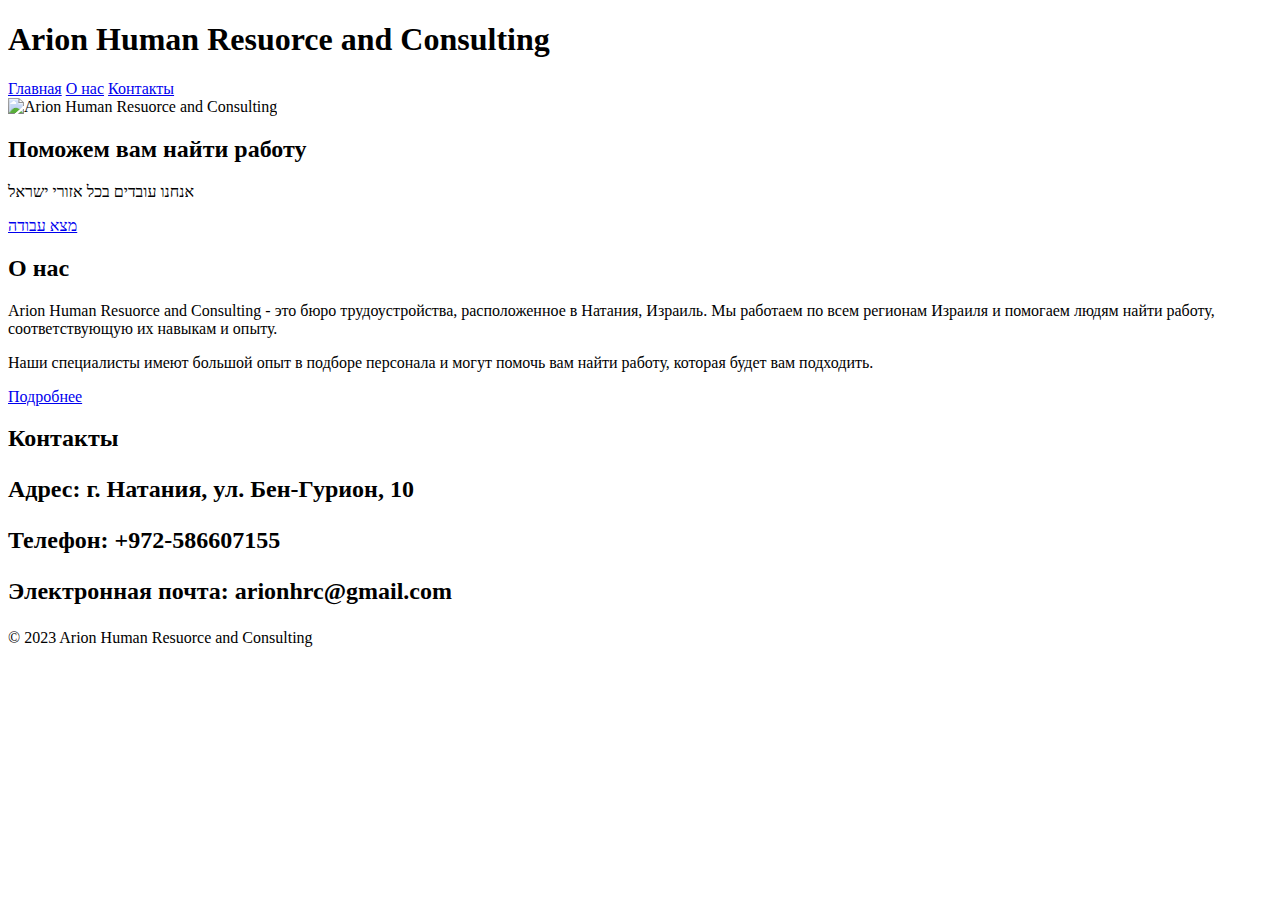
==== index.html @ 366336f0 "Update index.html" ====
<!DOCTYPE html>
<html lang="he">
<head>
  <meta charset="UTF-8">
  <meta name="viewport" content="width=device-width, initial-scale=1.0">
  <title>Arion Human Resuorce and Consulting</title>
  <link rel="stylesheet" href="style.css">
  <link rel="alternate" hreflang="ru" href="index.ru.html">
  <link rel="alternate" hreflang="en" href="index.en.html">
</head>
<body>

  <header>
    <h1>Arion Human Resuorce and Consulting</h1>
    <nav>
      <a href="#">Главная</a>
      <a href="#">О нас</a>
      <a href="#">Контакты</a>
    </nav>
  </header>

  <section class="hero">
    <img src="images/hero.jpg" alt="Arion Human Resuorce and Consulting">
    <h2>Поможем вам найти работу</h2>
    <p>אנחנו עובדים בכל אזורי ישראל</p>
    <a href="#">מצא עבודה</a>
  </section>

  <section class="about">
    <h2>О нас</h2>
    <p>Arion Human Resuorce and Consulting - это бюро трудоустройства, расположенное в Натания, Израиль. Мы работаем по всем регионам Израиля и помогаем людям найти работу, соответствующую их навыкам и опыту.</p>
    <p>Наши специалисты имеют большой опыт в подборе персонала и могут помочь вам найти работу, которая будет вам подходить.</p>
    <a href="#">Подробнее</a>
  </section>

  <section class="contacts">
    <h2>Контакты</p>
    <p>Адрес: г. Натания, ул. Бен-Гурион, 10</p>
    <p>Телефон: +972-586607155</p>
    <p>Электронная почта: arionhrc@gmail.com</p>
  </section>

  <footer>
    &copy; 2023 Arion Human Resuorce and Consulting
  </footer>

</body>
</html>
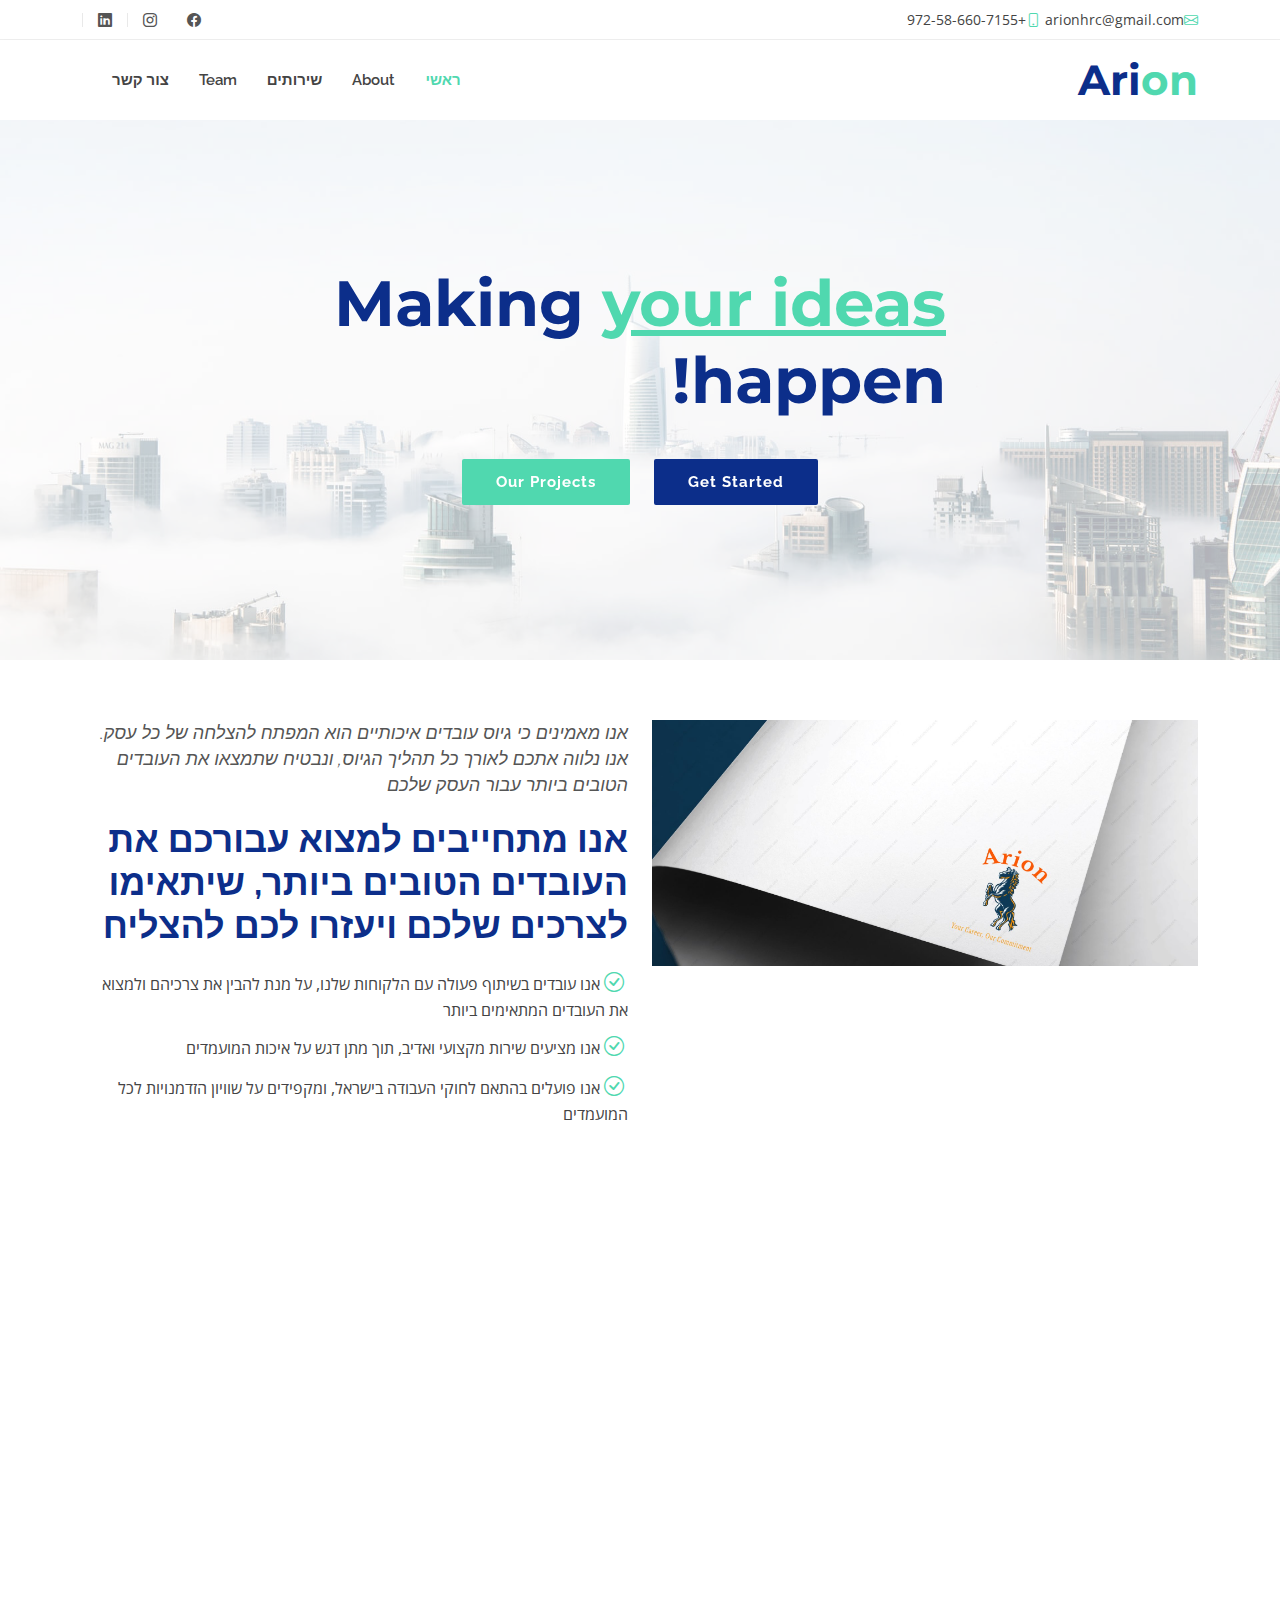
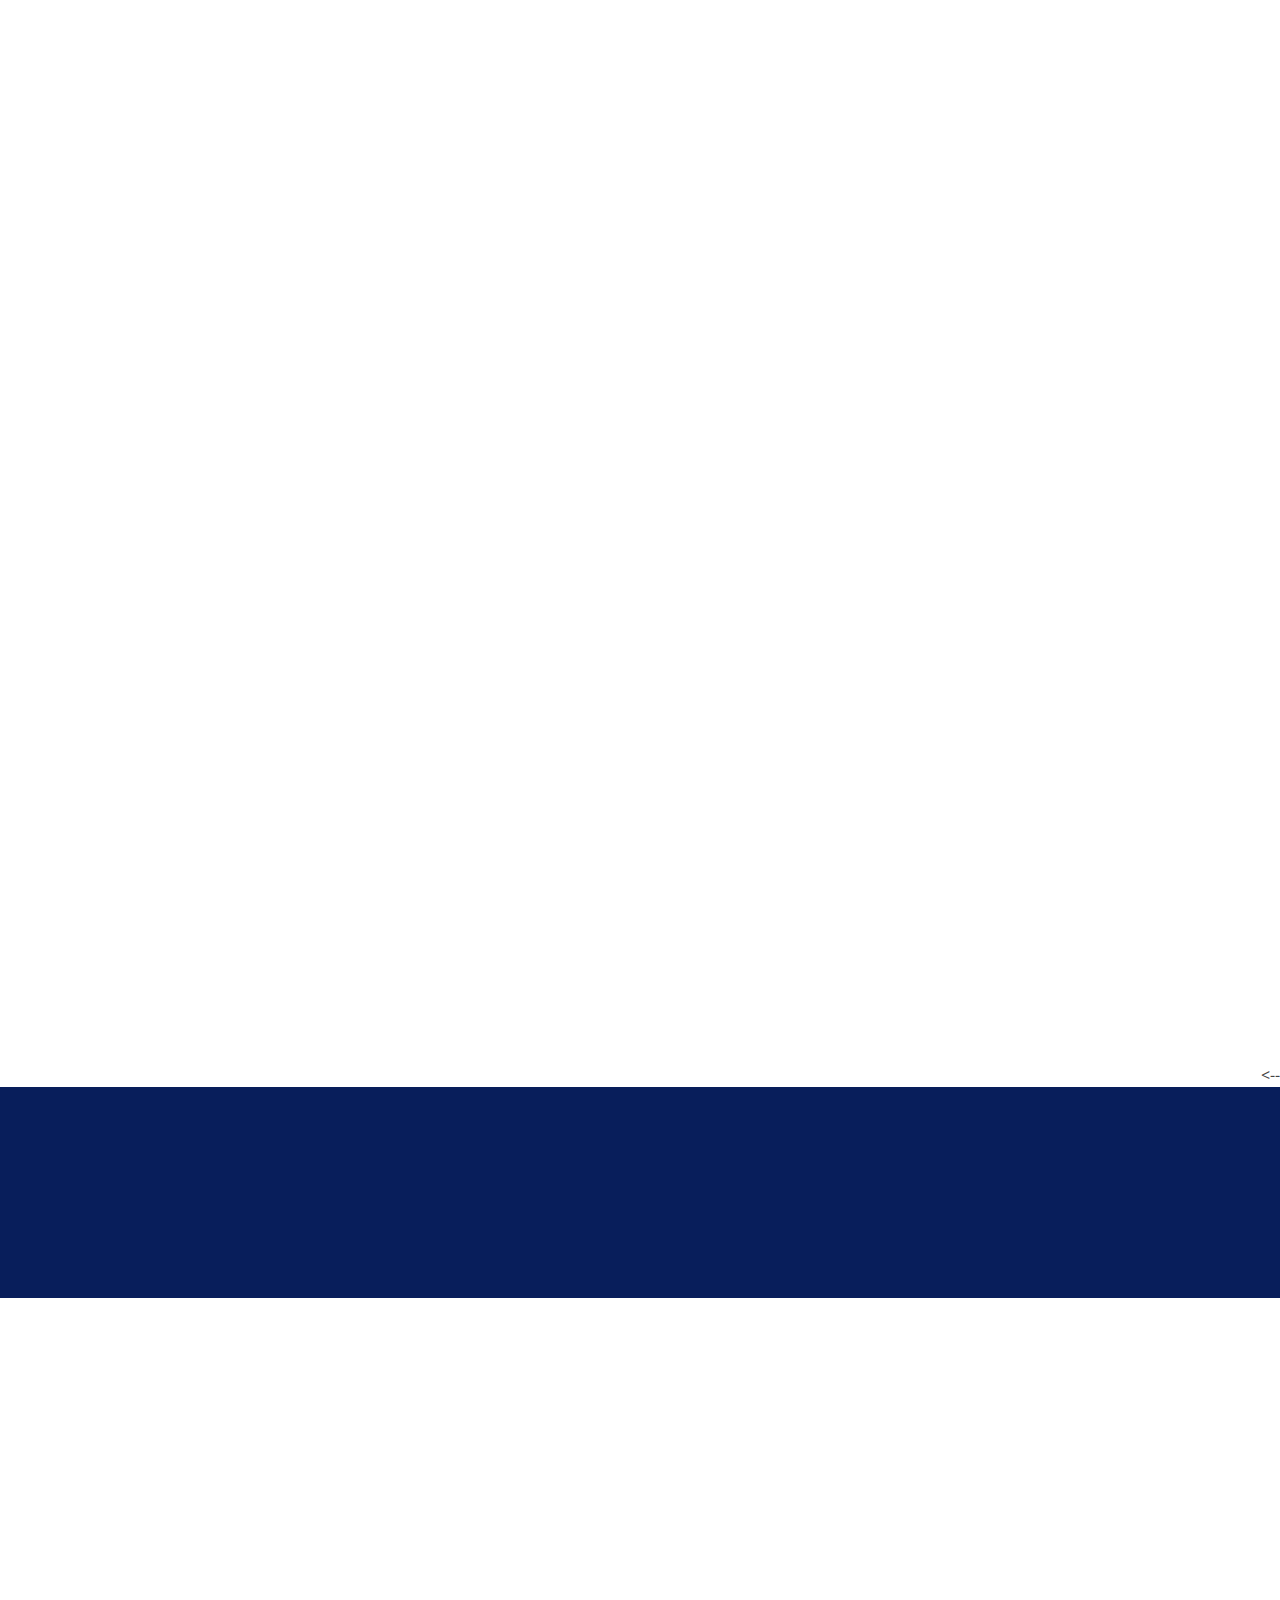
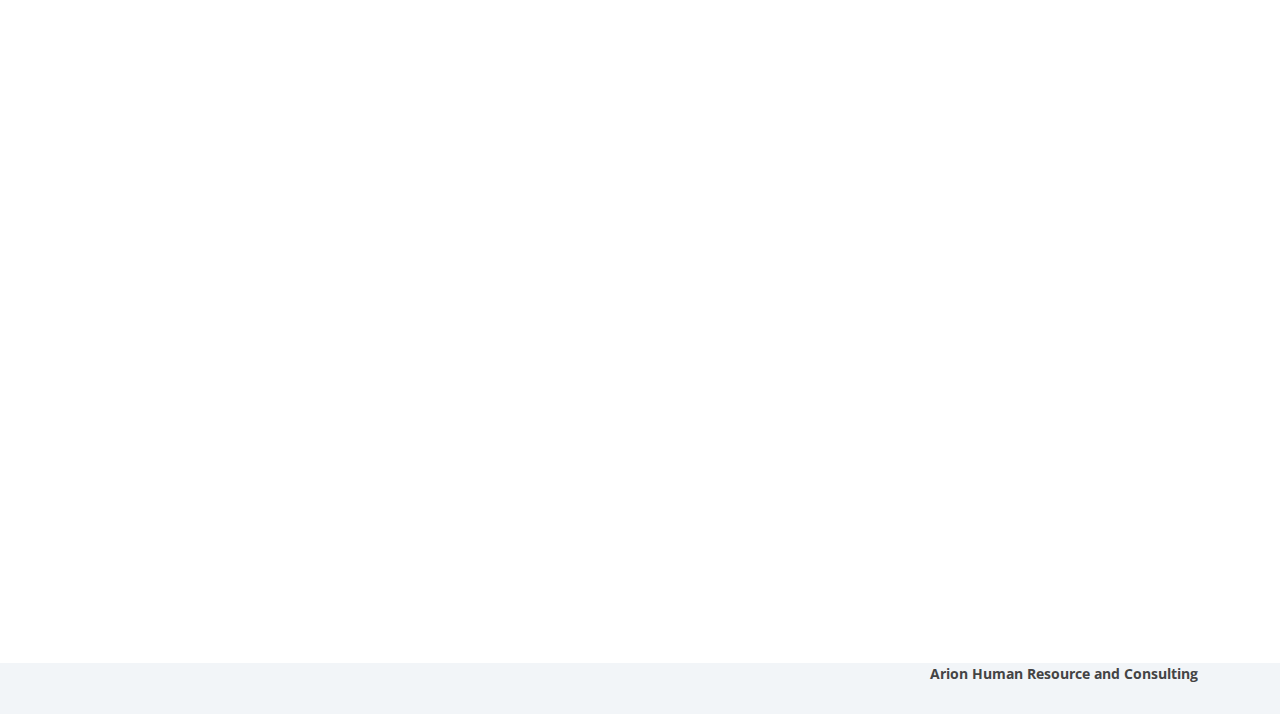
==== commit 1ead6e7f: "Reveal" ====
--- a/index.html
+++ b/index.html
@@ -1,48 +1,610 @@
 <!DOCTYPE html>
-<html lang="he">
+<html dir="ltr" lang="en">
+
 <head>
-  <meta charset="UTF-8">
-  <meta name="viewport" content="width=device-width, initial-scale=1.0">
-  <title>Arion Human Resuorce and Consulting</title>
-  <link rel="stylesheet" href="style.css">
-  <link rel="alternate" hreflang="ru" href="index.ru.html">
-  <link rel="alternate" hreflang="en" href="index.en.html">
+  <meta charset="utf-8">
+  <meta content="width=device-width, initial-scale=1.0" name="viewport">
+
+  <title>Arion Human Resource and Consulting Bootstrap Template</title>
+  <meta content="" name="description">
+  <meta content="" name="keywords">
+
+  <!-- Favicons -->
+  <link href="assets/img/favicon.png" rel="icon">
+  <link href="assets/img/apple-touch-icon.png" rel="apple-touch-icon">
+
+  <!-- Google Fonts -->
+  <link href="https://fonts.googleapis.com/css?family=Open+Sans:300,300i,400,400i,700,700i|Raleway:300,400,500,700,800|Montserrat:300,400,700" rel="stylesheet">
+
+  <!-- Vendor CSS Files -->
+  <link href="assets/vendor/aos/aos.css" rel="stylesheet">
+  <link href="assets/vendor/bootstrap/css/bootstrap.min.css" rel="stylesheet">
+  <link href="assets/vendor/bootstrap-icons/bootstrap-icons.css" rel="stylesheet">
+  <link href="assets/vendor/boxicons/css/boxicons.min.css" rel="stylesheet">
+  <link href="assets/vendor/glightbox/css/glightbox.min.css" rel="stylesheet">
+  <link href="assets/vendor/swiper/swiper-bundle.min.css" rel="stylesheet">
+
+  <!-- Template Main CSS File -->
+  <link href="assets/css/style.css" rel="stylesheet">
+
+  <!-- =======================================================
+  * Template Name: Reveal
+  * Updated: Sep 18 2023 with Bootstrap v5.3.2
+  * Template URL: https://bootstrapmade.com/reveal-bootstrap-corporate-template/
+  * Author: BootstrapMade.com
+  * License: https://bootstrapmade.com/license/
+  ======================================================== -->
 </head>
+
 <body>
 
-  <header>
-    <h1>Arion Human Resuorce and Consulting</h1>
-    <nav>
-      <a href="#">Главная</a>
-      <a href="#">О нас</a>
-      <a href="#">Контакты</a>
-    </nav>
-  </header>
-
-  <section class="hero">
-    <img src="images/hero.jpg" alt="Arion Human Resuorce and Consulting">
-    <h2>Поможем вам найти работу</h2>
-    <p>אנחנו עובדים בכל אזורי ישראל</p>
-    <a href="#">מצא עבודה</a>
-  </section>
-
-  <section class="about">
-    <h2>О нас</h2>
-    <p>Arion Human Resuorce and Consulting - это бюро трудоустройства, расположенное в Натания, Израиль. Мы работаем по всем регионам Израиля и помогаем людям найти работу, соответствующую их навыкам и опыту.</p>
-    <p>Наши специалисты имеют большой опыт в подборе персонала и могут помочь вам найти работу, которая будет вам подходить.</p>
-    <a href="#">Подробнее</a>
-  </section>
-
-  <section class="contacts">
-    <h2>Контакты</p>
-    <p>Адрес: г. Натания, ул. Бен-Гурион, 10</p>
-    <p>Телефон: +972-586607155</p>
-    <p>Электронная почта: arionhrc@gmail.com</p>
-  </section>
-
-  <footer>
-    &copy; 2023 Arion Human Resuorce and Consulting
+  <!-- ======= Top Bar ======= -->
+  <section id="topbar" class="d-flex align-items-center">
+    <div class="container d-flex justify-content-center justify-content-md-between">
+      <div class="contact-info d-flex align-items-center">
+        <i class="bi bi-envelope d-flex align-items-center"><a href="mailto:arionhrc@gmail.com">arionhrc@gmail.com</a></i>
+        <i class="bi bi-phone d-flex align-items-center ms-4"><span>+972-58-660-7155</span></i>
+      </div>
+      <div class="social-links d-none d-md-flex align-items-center">
+        <a href="https://www.facebook.com/profile.php?id=61551286990704" target="_blank" class="facebook"><i class="bi bi-facebook"></i></a>
+        <a href="https://www.instagram.com/arionhrandconsulting/" target="_blank" class="instagram"><i class="bi bi-instagram"></i></a>
+        <a href="https://www.linkedin.com/in/arion-hr-295458298/" target="_blank" class="linkedin"><i class="bi bi-linkedin"></i></i></a>
+      </div>
+    </div>
+  </section><!-- End Top Bar-->
+
+  <!-- ======= Header ======= -->
+  <header id="header" class="d-flex align-items-center">
+    <div class="container d-flex justify-content-between">
+
+      <div id="logo">
+        <h1><a href="index.html">Ari<span>on</span></a></h1>
+        <!-- Uncomment below if you prefer to use an image logo -->
+        <!-- <a href="index.html"><img src="assets/img/logo.png" alt=""></a>-->
+      </div>
+
+      <nav id="navbar" class="navbar">
+        <ul>
+          <li><a class="nav-link scrollto active" href="#hero">ראשי</a></li>
+          <li><a class="nav-link scrollto" href="#about">About</a></li>
+          <li><a class="nav-link scrollto" href="#services">שירותים</a></li>
+          <!-- <li><a class="nav-link scrollto " href="#portfolio">Portfolio</a></li> -->
+          <li><a class="nav-link scrollto" href="#team">Team</a></li>
+          <!-- <li class="dropdown"><a href="#"><span>Drop Down</span> <i class="bi bi-chevron-down"></i></a>
+            <ul>
+              <li><a href="#">Drop Down 1</a></li>
+              <li class="dropdown"><a href="#"><span>Deep Drop Down</span> <i class="bi bi-chevron-right"></i></a>
+                <ul>
+                  <li><a href="#">Deep Drop Down 1</a></li>
+                  <li><a href="#">Deep Drop Down 2</a></li>
+                  <li><a href="#">Deep Drop Down 3</a></li>
+                  <li><a href="#">Deep Drop Down 4</a></li>
+                  <li><a href="#">Deep Drop Down 5</a></li>
+                </ul>
+              </li>
+              <li><a href="#">Drop Down 2</a></li>
+              <li><a href="#">Drop Down 3</a></li>
+              <li><a href="#">Drop Down 4</a></li>
+            </ul>
+          </li> -->
+          <li><a class="nav-link scrollto" href="#contact">צור קשר</a></li>
+        </ul>
+        <i class="bi bi-list mobile-nav-toggle"></i>
+      </nav><!-- .navbar -->
+
+    </div>
+  </header><!-- End Header -->
+
+  <!-- ======= hero Section ======= -->
+  <section id="hero">
+
+    <div class="hero-content" data-aos="fade-up">
+      <h2>Making <span>your ideas</span><br>happen!</h2>
+      <div>
+        <a href="#about" class="btn-get-started scrollto">Get Started</a>
+        <a href="#portfolio" class="btn-projects scrollto">Our Projects</a>
+      </div>
+    </div>
+
+    <div class="hero-slider swiper">
+      <div class="swiper-wrapper">
+        <div class="swiper-slide" style="background-image: url('assets/img/hero-carousel/1.jpg');"></div>
+        <div class="swiper-slide" style="background-image: url('assets/img/hero-carousel/2.jpg');"></div>
+        <div class="swiper-slide" style="background-image: url('assets/img/hero-carousel/3.jpg');"></div>
+        <div class="swiper-slide" style="background-image: url('assets/img/hero-carousel/4.jpg');"></div>
+        <div class="swiper-slide" style="background-image: url('assets/img/hero-carousel/5.jpg');"></div>
+      </div>
+    </div>
+
+  </section><!-- End Hero Section -->
+
+  <main id="main">
+
+    <!-- ======= About Section ======= -->
+    <section id="about">
+      <div class="container" data-aos="fade-up">
+        <div class="row">
+          <div class="col-lg-6 about-img">
+            <img src="assets/img/about-img.jpg" alt="">
+          </div>
+
+          <div class="col-lg-6 content">
+            <h3>אנו מאמינים כי גיוס עובדים איכותיים הוא המפתח להצלחה של כל עסק. אנו נלווה אתכם לאורך כל תהליך הגיוס, ונבטיח שתמצאו את העובדים הטובים ביותר עבור העסק שלכם</h3>
+            <h2>אנו מתחייבים למצוא עבורכם את העובדים הטובים ביותר, שיתאימו לצרכים שלכם ויעזרו לכם להצליח</h2>
+
+            <ul>
+              <li><i class="bi bi-check-circle"></i> אנו עובדים בשיתוף פעולה עם הלקוחות שלנו, על מנת להבין את צרכיהם ולמצוא את העובדים המתאימים ביותר</li>
+              <li><i class="bi bi-check-circle"></i> אנו מציעים שירות מקצועי ואדיב, תוך מתן דגש על איכות המועמדים</li>
+              <li><i class="bi bi-check-circle"></i> אנו פועלים בהתאם לחוקי העבודה בישראל, ומקפידים על שוויון הזדמנויות לכל המועמדים</li>
+            </ul>
+
+          </div>
+        </div>
+
+      </div>
+    </section><!-- End About Section -->
+
+    <!-- ======= Services Section ======= -->
+    <section id="services">
+      <div class="container" data-aos="fade-up">
+        <div class="section-header">
+          <h2>שירותים</h2>
+          <p>Sed tamen tempor magna labore dolore dolor sint tempor duis magna elit veniam aliqua esse amet veniam enim export quid quid veniam aliqua eram noster malis nulla duis fugiat culpa esse aute nulla ipsum velit export irure minim illum fore</p>
+        </div>
+
+        <div class="row gy-4">
+
+          <div class="col-lg-6" data-aos="fade-up" data-aos-delay="100">
+            <div class="box">
+              <div class="icon"><i class="bi bi-briefcase"></i></div>
+              <h4 class="title"><a href="">גיוס ואיתור עובדים</a></h4>
+              <p class="description">משרדנו מתמחה בגיוס עובדים איכותיים לעסקים בכל סדר גודל. אנו מעסיקים צוות מומחים בעל ניסיון רב בתחום, המכיר את שוק העבודה הישראלי היטב.
+                אנו מתחייבים למצוא עבורכם את העובדים הטובים ביותר, שיתאימו לצרכים שלכם ויעזרו לכם להצליח.
+
+              </p>
+            </div>
+          </div>
+
+          <div class="col-lg-6" data-aos="fade-up" data-aos-delay="200">
+            <div class="box">
+              <div class="icon"><i class="bi bi-card-checklist"></i></div>
+              <h4 class="title"><a href="">הסמת עובדים</a></h4>
+              <p class="description">Minim veniam, quis nostrud exercitation ullamco laboris nisi ut aliquip ex ea commodo consequat tarad limino ata nodera clas.</p>
+            </div>
+          </div>
+
+          <div class="col-lg-6" data-aos="fade-up" data-aos-delay="300">
+            <div class="box">
+              <div class="icon"><i class="bi bi-bar-chart"></i></div>
+              <h4 class="title"><a href="">משבי אנוש</a></h4>
+              <p class="description">Duis aute irure dolor in reprehenderit in voluptate velit esse cillum dolore eu fugiat nulla pariatur trinige zareta lobur trade.</p>
+            </div>
+          </div>
+
+          <div class="col-lg-6" data-aos="fade-up" data-aos-delay="400">
+            <div class="box">
+              <div class="icon"><i class="bi bi-binoculars"></i></div>
+              <h4 class="title"><a href="">נקיון מיבנים</a></h4>
+              <p class="description">נקיון מיבנים היא שירות המעניק שירותי ניקיון מקצועיים לבניינים משותפים, בנייני משרדים, וילות פרטיות ועוד. השירות כולל ניקוי יסודי של כל אזורי הבניין
+                חצרות: ניקוי משטחים, דשא, עצים וצמחים, וטיפול בלכלוך ובאשפה.
+                מעליות: ניקוי פנימי וחיצוני, כולל החלפת מסננים.
+                חדרי מדרגות: ניקוי רצפות, קירות, מעקות ודלתות.
+                חדרי אשפה: ניקוי יסודי של חדרי אשפה, כולל הסרת לכלוך, ריח וזבל.
+                שטחים משותפים: ניקוי חללים משותפים, כגון אזורי אירוח, חדרי כושר וחדרי כביסה.
+                <h6>השירות ניתן על ידי צוות מקצועי ומנוסה, המשתמש בחומרי ניקיון איכותיים ובציוד מתקדם. השירות ניתן בהתאמה אישית לצרכים של הלקוח, וניתן לשלב בו גם שירותים נוספים, כגון:</h6>
+
+                <ul>
+                  <li><i class="bi bi-check-circle"></i> ניקוי חלונות: ניקוי חלונות פנים וחוץ, כולל החלפת וילונות</li>
+                  <li><i class="bi bi-check-circle"></i> ניקוי שטיחים: ניקוי שטיחים במקום או במפעל</li>
+                  <li><i class="bi bi-check-circle"></i> ניקוי ריהוט: ניקוי ריהוט מעור, עץ, ועוד</li>
+                </ul>
+
+
+              </p>
+            </div>
+          </div>
+
+        </div>
+
+      </div>
+    </section><!-- End Services Section -->
+
+    <!-- ======= Clients Section ======= -->
+
+    <!-- <section id="clients">
+      <div class="container" data-aos="fade-up">
+        <div class="section-header">
+          <h2>Clients</h2>
+          <p>Sed tamen tempor magna labore dolore dolor sint tempor duis magna elit veniam aliqua esse amet veniam enim export quid quid veniam aliqua eram noster malis nulla duis fugiat culpa esse aute nulla ipsum velit export irure minim illum fore</p>
+        </div>
+
+        <div class="clients-slider swiper" data-aos="fade-up" data-aos-delay="100">
+          <div class="swiper-wrapper align-items-center">
+            <div class="swiper-slide"><img src="assets/img/clients/client-1.png" class="img-fluid" alt=""></div>
+            <div class="swiper-slide"><img src="assets/img/clients/client-2.png" class="img-fluid" alt=""></div>
+            <div class="swiper-slide"><img src="assets/img/clients/client-3.png" class="img-fluid" alt=""></div>
+            <div class="swiper-slide"><img src="assets/img/clients/client-4.png" class="img-fluid" alt=""></div>
+            <div class="swiper-slide"><img src="assets/img/clients/client-5.png" class="img-fluid" alt=""></div>
+            <div class="swiper-slide"><img src="assets/img/clients/client-6.png" class="img-fluid" alt=""></div>
+            <div class="swiper-slide"><img src="assets/img/clients/client-7.png" class="img-fluid" alt=""></div>
+            <div class="swiper-slide"><img src="assets/img/clients/client-8.png" class="img-fluid" alt=""></div>
+          </div>
+          <div class="swiper-pagination"></div>
+        </div>
+
+      </div>
+    </section> -->
+    <!-- End Clients Section -->
+
+    <!-- ======= Portfolio Section ======= -->
+    <!-- <section id="portfolio" class="portfolio">
+      <div class="container" data-aos="fade-up">
+        <div class="section-header">
+          <h2>Our Portfolio</h2>
+          <p>Sed tamen tempor magna labore dolore dolor sint tempor duis magna elit veniam aliqua esse amet veniam enim export quid quid veniam aliqua eram noster malis nulla duis fugiat culpa esse aute nulla ipsum velit export irure minim illum fore</p>
+        </div>
+
+        <div class="row" data-aos="fade-up" data-aos-delay="100">
+          <div class="col-lg-12 d-flex justify-content-center">
+            <ul id="portfolio-flters">
+              <li data-filter="*" class="filter-active">All</li>
+              <li data-filter=".filter-app">App</li>
+              <li data-filter=".filter-card">Card</li>
+              <li data-filter=".filter-web">Web</li>
+            </ul>
+          </div>
+        </div>
+
+        <div class="row portfolio-container" data-aos="fade-up" data-aos-delay="200">
+
+          <div class="col-lg-4 col-md-6 portfolio-item filter-app">
+            <img src="assets/img/portfolio/portfolio-1.jpg" class="img-fluid" alt="">
+            <div class="portfolio-info">
+              <h4>App 1</h4>
+              <p>App</p>
+              <a href="assets/img/portfolio/portfolio-1.jpg" data-gallery="portfolioGallery" class="portfolio-lightbox preview-link" title="App 1"><i class="bx bx-plus"></i></a>
+              <a href="portfolio-details.html" class="details-link" title="More Details"><i class="bx bx-link"></i></a>
+            </div>
+          </div>
+
+          <div class="col-lg-4 col-md-6 portfolio-item filter-web">
+            <img src="assets/img/portfolio/portfolio-2.jpg" class="img-fluid" alt="">
+            <div class="portfolio-info">
+              <h4>Web 3</h4>
+              <p>Web</p>
+              <a href="assets/img/portfolio/portfolio-2.jpg" data-gallery="portfolioGallery" class="portfolio-lightbox preview-link" title="Web 3"><i class="bx bx-plus"></i></a>
+              <a href="portfolio-details.html" class="details-link" title="More Details"><i class="bx bx-link"></i></a>
+            </div>
+          </div>
+
+          <div class="col-lg-4 col-md-6 portfolio-item filter-app">
+            <img src="assets/img/portfolio/portfolio-3.jpg" class="img-fluid" alt="">
+            <div class="portfolio-info">
+              <h4>App 2</h4>
+              <p>App</p>
+              <a href="assets/img/portfolio/portfolio-3.jpg" data-gallery="portfolioGallery" class="portfolio-lightbox preview-link" title="App 2"><i class="bx bx-plus"></i></a>
+              <a href="portfolio-details.html" class="details-link" title="More Details"><i class="bx bx-link"></i></a>
+            </div>
+          </div>
+
+          <div class="col-lg-4 col-md-6 portfolio-item filter-card">
+            <img src="assets/img/portfolio/portfolio-4.jpg" class="img-fluid" alt="">
+            <div class="portfolio-info">
+              <h4>Card 2</h4>
+              <p>Card</p>
+              <a href="assets/img/portfolio/portfolio-4.jpg" data-gallery="portfolioGallery" class="portfolio-lightbox preview-link" title="Card 2"><i class="bx bx-plus"></i></a>
+              <a href="portfolio-details.html" class="details-link" title="More Details"><i class="bx bx-link"></i></a>
+            </div>
+          </div>
+
+          <div class="col-lg-4 col-md-6 portfolio-item filter-web">
+            <img src="assets/img/portfolio/portfolio-5.jpg" class="img-fluid" alt="">
+            <div class="portfolio-info">
+              <h4>Web 2</h4>
+              <p>Web</p>
+              <a href="assets/img/portfolio/portfolio-5.jpg" data-gallery="portfolioGallery" class="portfolio-lightbox preview-link" title="Web 2"><i class="bx bx-plus"></i></a>
+              <a href="portfolio-details.html" class="details-link" title="More Details"><i class="bx bx-link"></i></a>
+            </div>
+          </div>
+
+          <div class="col-lg-4 col-md-6 portfolio-item filter-app">
+            <img src="assets/img/portfolio/portfolio-6.jpg" class="img-fluid" alt="">
+            <div class="portfolio-info">
+              <h4>App 3</h4>
+              <p>App</p>
+              <a href="assets/img/portfolio/portfolio-6.jpg" data-gallery="portfolioGallery" class="portfolio-lightbox preview-link" title="App 3"><i class="bx bx-plus"></i></a>
+              <a href="portfolio-details.html" class="details-link" title="More Details"><i class="bx bx-link"></i></a>
+            </div>
+          </div>
+
+          <div class="col-lg-4 col-md-6 portfolio-item filter-card">
+            <img src="assets/img/portfolio/portfolio-7.jpg" class="img-fluid" alt="">
+            <div class="portfolio-info">
+              <h4>Card 1</h4>
+              <p>Card</p>
+              <a href="assets/img/portfolio/portfolio-7.jpg" data-gallery="portfolioGallery" class="portfolio-lightbox preview-link" title="Card 1"><i class="bx bx-plus"></i></a>
+              <a href="portfolio-details.html" class="details-link" title="More Details"><i class="bx bx-link"></i></a>
+            </div>
+          </div>
+
+          <div class="col-lg-4 col-md-6 portfolio-item filter-card">
+            <img src="assets/img/portfolio/portfolio-8.jpg" class="img-fluid" alt="">
+            <div class="portfolio-info">
+              <h4>Card 3</h4>
+              <p>Card</p>
+              <a href="assets/img/portfolio/portfolio-8.jpg" data-gallery="portfolioGallery" class="portfolio-lightbox preview-link" title="Card 3"><i class="bx bx-plus"></i></a>
+              <a href="portfolio-details.html" class="details-link" title="More Details"><i class="bx bx-link"></i></a>
+            </div>
+          </div>
+
+          <div class="col-lg-4 col-md-6 portfolio-item filter-web">
+            <img src="assets/img/portfolio/portfolio-9.jpg" class="img-fluid" alt="">
+            <div class="portfolio-info">
+              <h4>Web 3</h4>
+              <p>Web</p>
+              <a href="assets/img/portfolio/portfolio-9.jpg" data-gallery="portfolioGallery" class="portfolio-lightbox preview-link" title="Web 3"><i class="bx bx-plus"></i></a>
+              <a href="portfolio-details.html" class="details-link" title="More Details"><i class="bx bx-link"></i></a>
+            </div>
+          </div>
+
+        </div>
+
+      </div>
+    </section> -->
+    <!-- End Portfolio Section -->
+
+    <!-- ======= Testimonials Section ======= -->
+    <section id="testimonials">
+      <div class="container" data-aos="fade-up">
+        <div class="section-header">
+          <h2>Testimonials</h2>
+          <p>Sed tamen tempor magna labore dolore dolor sint tempor duis magna elit veniam aliqua esse amet veniam enim export quid quid veniam aliqua eram noster malis nulla duis fugiat culpa esse aute nulla ipsum velit export irure minim illum fore</p>
+        </div>
+
+        <div class="testimonials-slider swiper" data-aos="fade-up" data-aos-delay="100">
+          <div class="swiper-wrapper">
+
+            <div class="swiper-slide">
+              <div class="testimonial-item">
+                <p>
+                  <img src="assets/img/quote-sign-left.png" class="quote-sign-left" alt="">
+                  פרסום משרות באתרים המובילים בישראל
+                  <img src="assets/img/quote-sign-right.png" class="quote-sign-right" alt="">
+                </p>
+              </div>
+            </div>
+
+            <div class="swiper-slide">
+              <div class="testimonial-item">
+                <p>
+                  <img src="assets/img/quote-sign-left.png" class="quote-sign-left" alt="">
+                  ניהול תהליך המיון והאבחון של המועמדים
+                  <img src="assets/img/quote-sign-right.png" class="quote-sign-right" alt="">
+                </p>
+              </div>
+            </div><!-- End testimonial item -->
+
+            <div class="swiper-slide">
+              <div class="testimonial-item">
+                <p>
+                  <img src="assets/img/quote-sign-left.png" class="quote-sign-left" alt="">
+                  ביצוע ראיונות אישיים
+                  <img src="assets/img/quote-sign-right.png" class="quote-sign-right" alt="">
+                </p>
+              </div>
+            </div><!-- End testimonial item -->
+
+            <div class="swiper-slide">
+              <div class="testimonial-item">
+                <p>
+                  <img src="assets/img/quote-sign-left.png" class="quote-sign-left" alt="">
+                  בדיקות ממליצים
+                  <img src="assets/img/quote-sign-right.png" class="quote-sign-right" alt="">
+                </p>
+              </div>
+            </div><!-- End testimonial item -->
+
+            <div class="swiper-slide">
+              <div class="testimonial-item">
+                <p>
+                  <img src="assets/img/quote-sign-left.png" class="quote-sign-left" alt="">
+                  ליווי המועמדים עד לכניסתם לתפקיד
+                  <img src="assets/img/quote-sign-right.png" class="quote-sign-right" alt="">
+                </p>
+              </div>
+            </div><!-- End testimonial item -->
+
+          </div>
+          <div class="swiper-pagination"></div>
+        </div>
+
+      </div>
+    </section> -->
+    <!-- End Testimonials Section -->
+
+    <!-- ======= Call To Action Section ======= -->
+    <section id="call-to-action">
+      <div class="container" data-aos="zoom-out">
+        <div class="row">
+          <div class="col-lg-9 text-center text-lg-start">
+            <h3 class="cta-title">Call To Action</h3>
+            <p class="cta-text"> Duis aute irure dolor in reprehenderit in voluptate velit esse cillum dolore eu fugiat nulla pariatur. Excepteur sint occaecat cupidatat non proident, sunt in culpa qui officia deserunt mollit anim id est laborum.</p>
+          </div>
+          <div class="col-lg-3 cta-btn-container text-center">
+            <a class="cta-btn align-middle" href="#">Call To Action</a>
+          </div>
+        </div>
+      </div>
+    </section><!-- End Call To Action Section -->
+
+    <!-- ======= Team Section ======= -->
+    <section id="team">
+      <div class="container" data-aos="fade-up">
+        <div class="section-header">
+          <h2>Our Team</h2>
+        </div>
+        <div class="row">
+          <div class="col-lg-3 col-md-6">
+            <div class="member">
+              <div class="pic"><img src="assets/img/team-2.jpg" alt=""></div>
+              <div class="details">
+                <h4>Milena</h4>
+                <span>Chief Executive Officer</span>
+                <div class="social">
+                  <a href=""><i class="bi bi-facebook"></i></a>
+                  <a href=""><i class="bi bi-instagram"></i></a>
+                  <a href=""><i class="bi bi-linkedin"></i></a>
+                </div>
+              </div>
+            </div>
+          </div>
+
+          <div class="col-lg-3 col-md-6">
+            <div class="member">
+              <div class="pic"><img src="assets/img/team-4.jpg" alt=""></div>
+              <div class="details">
+                <h4>Natalia</h4>
+                <span>Product Manager</span>
+                <div class="social">
+                  <a href=""><i class="bi bi-facebook"></i></a>
+                  <a href=""><i class="bi bi-instagram"></i></a>
+                  <a href=""><i class="bi bi-linkedin"></i></a>
+                </div>
+              </div>
+            </div>
+          </div>
+
+          <!-- <div class="col-lg-3 col-md-6">
+            <div class="member">
+              <div class="pic"><img src="assets/img/team-3.jpg" alt=""></div>
+              <div class="details">
+                <h4>William Anderson</h4>
+                <span>CTO</span>
+                <div class="social">
+                  <a href=""><i class="bi bi-facebook"></i></a>
+                  <a href=""><i class="bi bi-instagram"></i></a>
+                  <a href=""><i class="bi bi-linkedin"></i></a>
+                </div>
+              </div>
+            </div>
+          </div>
+
+          <div class="col-lg-3 col-md-6">
+            <div class="member">
+              <div class="pic"><img src="assets/img/team-4.jpg" alt=""></div>
+              <div class="details">
+                <h4>Amanda Jepson</h4>
+                <span>Accountant</span>
+                <div class="social">
+                  <a href=""><i class="bi bi-facebook"></i></a>
+                  <a href=""><i class="bi bi-instagram"></i></a>
+                  <a href=""><i class="bi bi-linkedin"></i></a>
+                </div>
+              </div>
+            </div>
+          </div> -->
+        </div>
+
+      </div>
+    </section><!-- End Team Section -->
+
+    <!-- ======= Contact Section ======= -->
+    <section id="contact">
+      <div class="container" data-aos="fade-up">
+        <div class="section-header">
+          <h2>Contact Us</h2>
+          <p>Sed tamen tempor magna labore dolore dolor sint tempor duis magna elit veniam aliqua esse amet veniam enim export quid quid veniam aliqua eram noster malis nulla duis fugiat culpa esse aute nulla ipsum velit export irure minim illum fore</p>
+        </div>
+
+        <div class="row contact-info">
+
+          <div class="col-md-4">
+            <div class="contact-address">
+              <i class="bi bi-geo-alt"></i>
+              <h3>Address</h3>
+              <address>Giborey Israel, Netanya 43120, Israel</address>
+            </div>
+          </div>
+
+          <div class="col-md-4">
+            <div class="contact-phone">
+              <i class="bi bi-phone"></i>
+              <h3>Phone Numbers</h3>
+              <p><a href="tel:+972586607155">+972-58-660-7155</a></p>
+              <p><a href="tel:+972587607155">+972-58-760-7155</a></p>
+
+            </div>
+          </div>
+          <div class="col-md-4">
+            <div class="contact-email">
+              <i class="bi bi-envelope"></i>
+              <h3>Email</h3>
+              <p><a href="mailto:arionhrc@gmail.com">arionhrc@gmail.com</a></p>
+            </div>
+          </div>
+
+        </div>
+      </div>
+
+      <!-- <div class="container mb-4">
+        <iframe 
+        src="https://www.google.com/maps/embed?pb=!1m18!1m12!1m3!1d22864.11283411948!2d-73.96468908098944!3d40.630720240038435!2m3!1f0!2f0!3f0!3m2!1i1024!2i768!4f13.1!3m3!1m2!1s0x89c24fa5d33f083b%3A0xc80b8f06e177fe62!2sNew+York%2C+NY%2C+USA!5e0!3m2!1sen!2sbg!4v1540447494452" width="100%" height="380" frameborder="0" style="border:0" allowfullscreen></iframe>
+      </div>
+
+      <div class="container">
+        <div class="form">
+          <form action="forms/contact.php" method="post" role="form" class="php-email-form">
+            <div class="row">
+              <div class="form-group col-md-6">
+                <input type="text" name="name" class="form-control" id="name" placeholder="Your Name" required>
+              </div>
+              <div class="form-group col-md-6 mt-3 mt-md-0">
+                <input type="email" class="form-control" name="email" id="email" placeholder="Your Email" required>
+              </div>
+            </div>
+            <div class="form-group mt-3">
+              <input type="text" class="form-control" name="subject" id="subject" placeholder="Subject" required>
+            </div>
+            <div class="form-group mt-3">
+              <textarea class="form-control" name="message" rows="5" placeholder="Message" required></textarea>
+            </div>
+
+            <div class="my-3">
+              <div class="loading">Loading</div>
+              <div class="error-message"></div>
+              <div class="sent-message">Your message has been sent. Thank you!</div>
+            </div>
+
+            <div class="text-center"><button type="submit">Send Message</button></div>
+          </form>
+        </div>
+
+      </div> -->
+    </section>
+    <!-- End Contact Section -->
+
+  </main><!-- End #main -->
+
+  <!-- Footer  -->
+  <footer id="footer">
+    <div class="container">
+         <strong>Arion Human Resource and Consulting</strong>
+    </div>
   </footer>
+  <!-- End Footer -->
+  <a href="#" class="back-to-top d-flex align-items-center justify-content-center"><i class="bi bi-arrow-up-short"></i></a>
+
+  <!-- Vendor JS Files -->
+  <script src="assets/vendor/aos/aos.js"></script>
+  <script src="assets/vendor/bootstrap/js/bootstrap.bundle.min.js"></script>
+  <script src="assets/vendor/glightbox/js/glightbox.min.js"></script>
+  <script src="assets/vendor/isotope-layout/isotope.pkgd.min.js"></script>
+  <script src="assets/vendor/swiper/swiper-bundle.min.js"></script>
+  <script src="assets/vendor/php-email-form/validate.js"></script>
+
+  <!-- Template Main JS File -->
+  <script src="assets/js/main.js"></script>
 
 </body>
-</html>
+
+</html>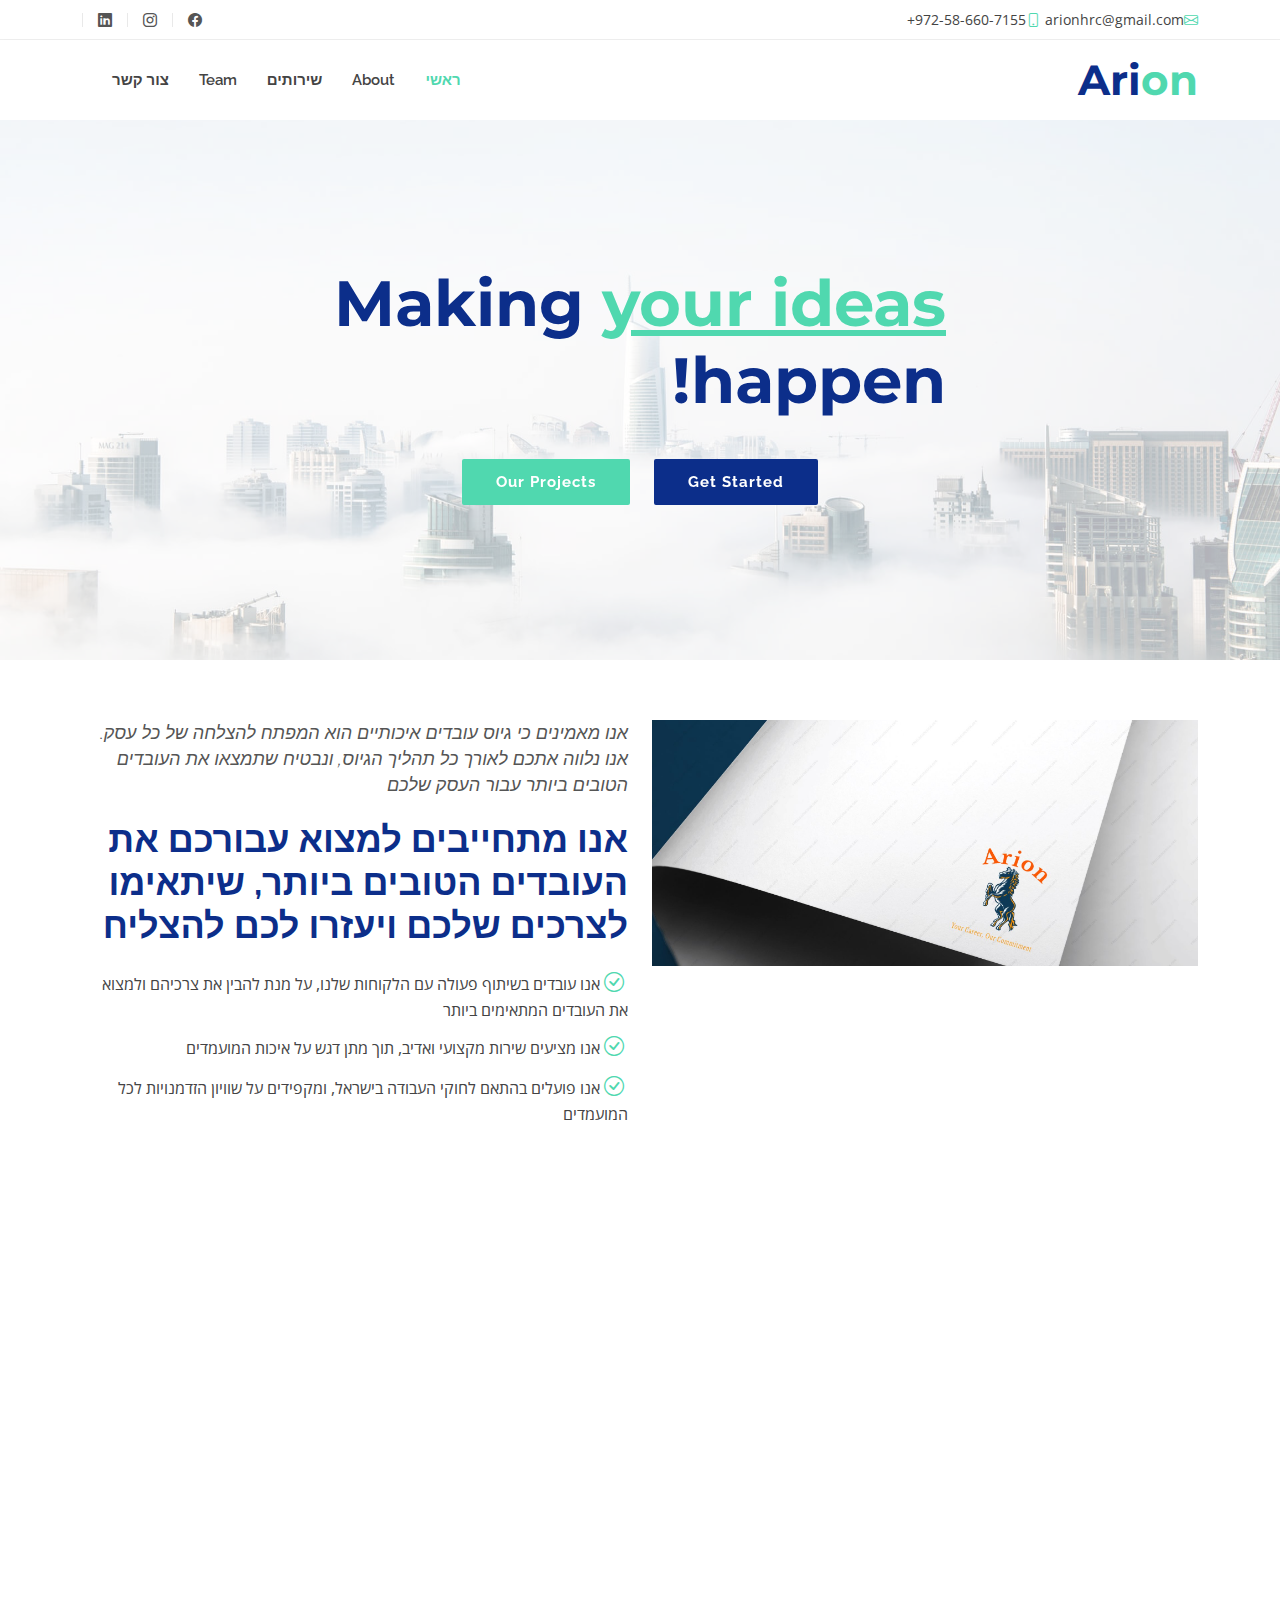
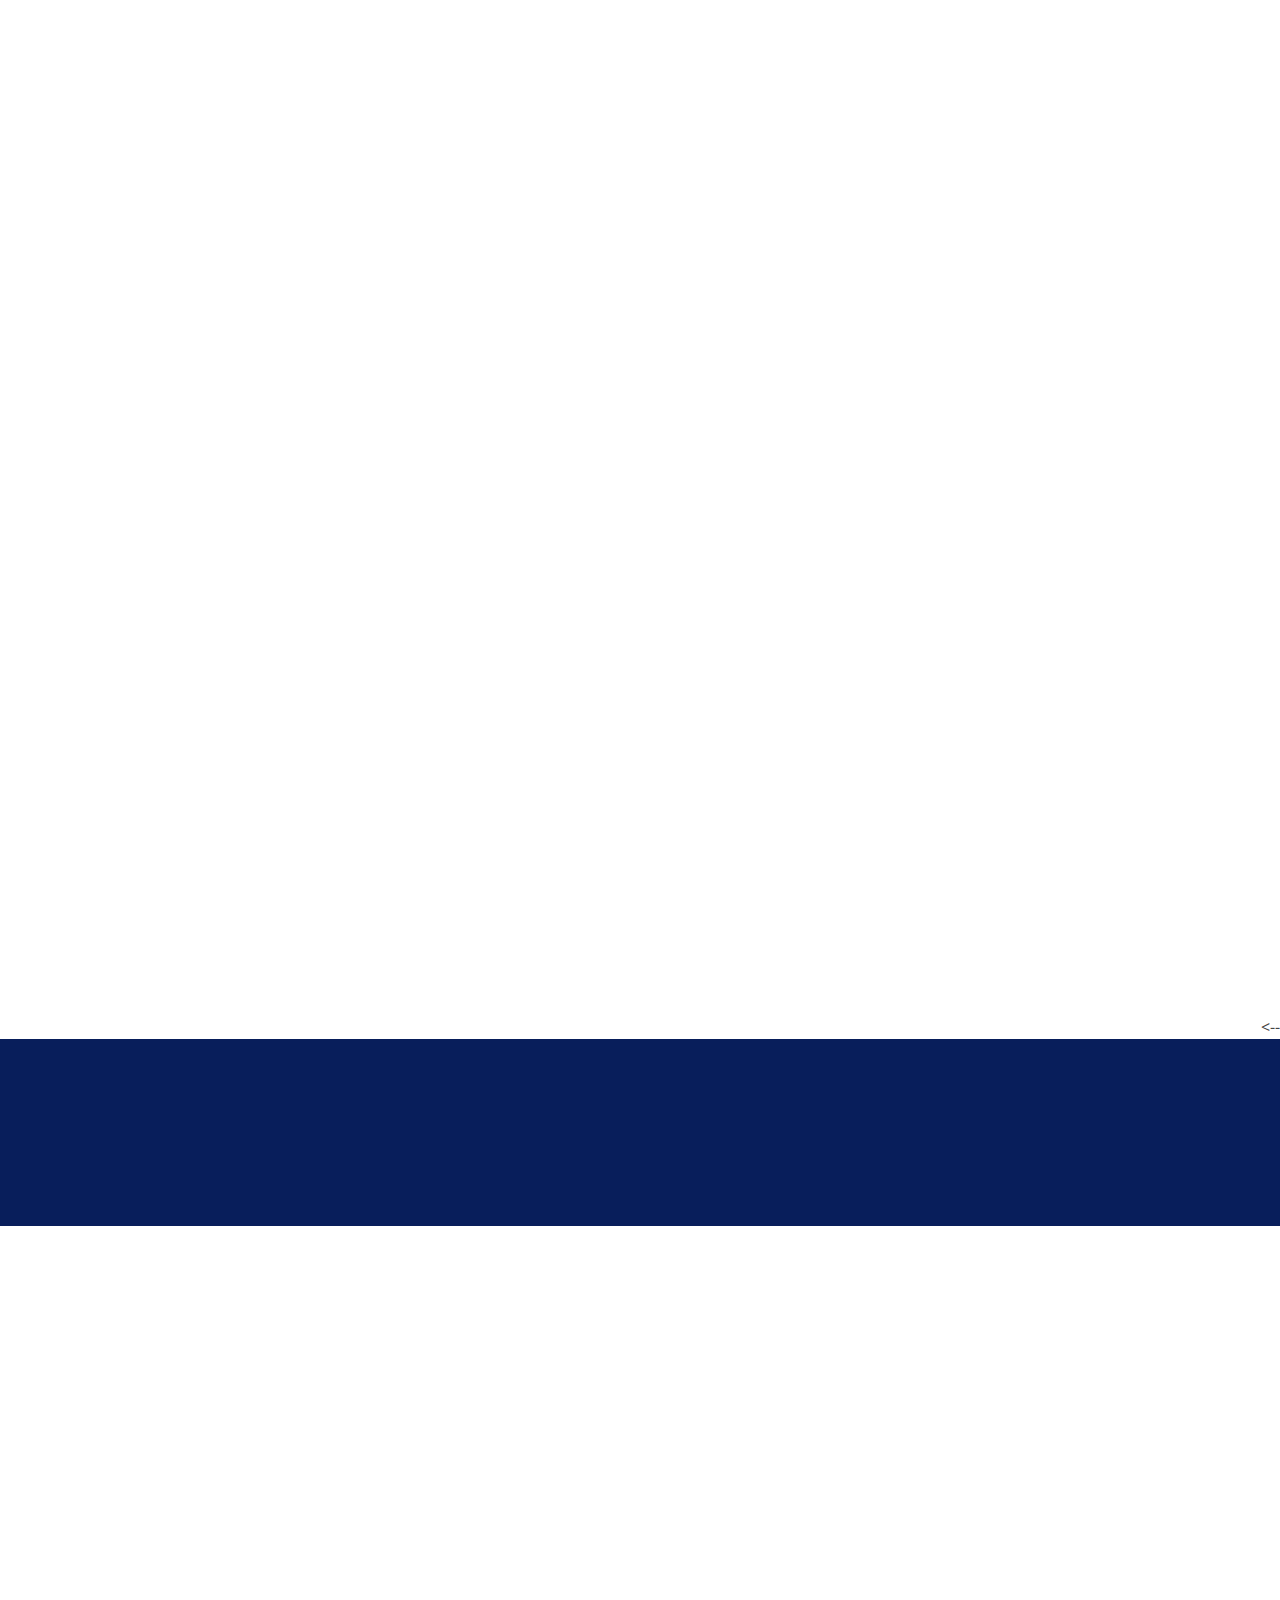
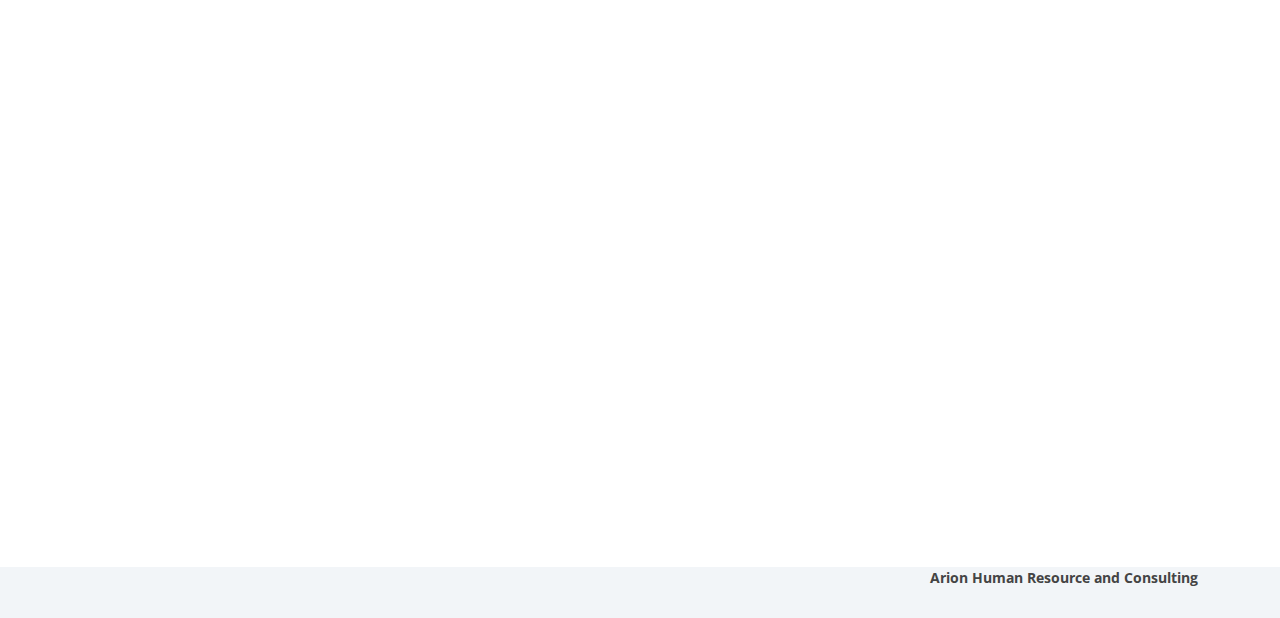
==== commit a68d091c: "Update index.html" ====
--- a/index.html
+++ b/index.html
@@ -27,13 +27,16 @@
   <!-- Template Main CSS File -->
   <link href="assets/css/style.css" rel="stylesheet">
 
-  <!-- =======================================================
-  * Template Name: Reveal
-  * Updated: Sep 18 2023 with Bootstrap v5.3.2
-  * Template URL: https://bootstrapmade.com/reveal-bootstrap-corporate-template/
-  * Author: BootstrapMade.com
-  * License: https://bootstrapmade.com/license/
-  ======================================================== -->
+  <!-- Google tag (gtag.js) -->
+  <script async src="https://www.googletagmanager.com/gtag/js?id=G-BBHR607TTF"></script>
+  <script>
+    window.dataLayer = window.dataLayer || [];
+    function gtag(){dataLayer.push(arguments);}
+    gtag('js', new Date());
+
+    gtag('config', 'G-BBHR607TTF');
+  </script>
+  
 </head>
 
 <body>
@@ -43,10 +46,10 @@
     <div class="container d-flex justify-content-center justify-content-md-between">
       <div class="contact-info d-flex align-items-center">
         <i class="bi bi-envelope d-flex align-items-center"><a href="mailto:arionhrc@gmail.com">arionhrc@gmail.com</a></i>
-        <i class="bi bi-phone d-flex align-items-center ms-4"><span>+972-58-660-7155</span></i>
+        <i class="bi bi-phone d-flex align-items-center ms-4"><span class="bx-phone-call"><a href="tel:+972586607155">+972-58-660-7155</span></i>
       </div>
       <div class="social-links d-none d-md-flex align-items-center">
-        <a href="https://www.facebook.com/profile.php?id=61551286990704" target="_blank" class="facebook"><i class="bi bi-facebook"></i></a>
+        <a href="https://www.facebook.com/profile.php?id=61553300463514" target="_blank" class="facebook"><i class="bi bi-facebook"></i></a>
         <a href="https://www.instagram.com/arionhrandconsulting/" target="_blank" class="instagram"><i class="bi bi-instagram"></i></a>
         <a href="https://www.linkedin.com/in/arion-hr-295458298/" target="_blank" class="linkedin"><i class="bi bi-linkedin"></i></i></a>
       </div>
@@ -76,15 +79,9 @@
               <li class="dropdown"><a href="#"><span>Deep Drop Down</span> <i class="bi bi-chevron-right"></i></a>
                 <ul>
                   <li><a href="#">Deep Drop Down 1</a></li>
-                  <li><a href="#">Deep Drop Down 2</a></li>
-                  <li><a href="#">Deep Drop Down 3</a></li>
-                  <li><a href="#">Deep Drop Down 4</a></li>
-                  <li><a href="#">Deep Drop Down 5</a></li>
                 </ul>
               </li>
               <li><a href="#">Drop Down 2</a></li>
-              <li><a href="#">Drop Down 3</a></li>
-              <li><a href="#">Drop Down 4</a></li>
             </ul>
           </li> -->
           <li><a class="nav-link scrollto" href="#contact">צור קשר</a></li>
@@ -149,7 +146,10 @@
       <div class="container" data-aos="fade-up">
         <div class="section-header">
           <h2>שירותים</h2>
-          <p>Sed tamen tempor magna labore dolore dolor sint tempor duis magna elit veniam aliqua esse amet veniam enim export quid quid veniam aliqua eram noster malis nulla duis fugiat culpa esse aute nulla ipsum velit export irure minim illum fore</p>
+          <p> 
+            אריון הינה קבוצה דינמית וחדשנית המספקת מגוון רחב של שירותים בעולם גיוס ומשאבי האנוש. 
+            חברתנו מציעה דרכי פעולה חדשניות בעולמות שונות בתחום ההשמה ומשאבי האנוש
+          </p>
         </div>
 
         <div class="row gy-4">
@@ -168,8 +168,10 @@
           <div class="col-lg-6" data-aos="fade-up" data-aos-delay="200">
             <div class="box">
               <div class="icon"><i class="bi bi-card-checklist"></i></div>
-              <h4 class="title"><a href="">הסמת עובדים</a></h4>
-              <p class="description">Minim veniam, quis nostrud exercitation ullamco laboris nisi ut aliquip ex ea commodo consequat tarad limino ata nodera clas.</p>
+              <h4 class="title"><a href="">השמת עובדים</a></h4>
+              <p class="description">
+                Minim veniam Arion foreArion foreArion foreArion fore
+              </p>
             </div>
           </div>
 
@@ -177,7 +179,9 @@
             <div class="box">
               <div class="icon"><i class="bi bi-bar-chart"></i></div>
               <h4 class="title"><a href="">משבי אנוש</a></h4>
-              <p class="description">Duis aute irure dolor in reprehenderit in voluptate velit esse cillum dolore eu fugiat nulla pariatur trinige zareta lobur trade.</p>
+              <p class="description">
+                trinige zareta lobur trade. Arion foreArion foreArion fore
+              </p>
             </div>
           </div>
 
@@ -185,7 +189,8 @@
             <div class="box">
               <div class="icon"><i class="bi bi-binoculars"></i></div>
               <h4 class="title"><a href="">נקיון מיבנים</a></h4>
-              <p class="description">נקיון מיבנים היא שירות המעניק שירותי ניקיון מקצועיים לבניינים משותפים, בנייני משרדים, וילות פרטיות ועוד. השירות כולל ניקוי יסודי של כל אזורי הבניין
+              <p class="description">
+        נקיון מיבנים היא שירות המעניק שירותי ניקיון מקצועיים לבניינים משותפים, בנייני משרדים, וילות פרטיות ועוד. השירות כולל ניקוי יסודי של כל אזורי הבניין
                 חצרות: ניקוי משטחים, דשא, עצים וצמחים, וטיפול בלכלוך ובאשפה.
                 מעליות: ניקוי פנימי וחיצוני, כולל החלפת מסננים.
                 חדרי מדרגות: ניקוי רצפות, קירות, מעקות ודלתות.
@@ -209,15 +214,13 @@
       </div>
     </section><!-- End Services Section -->
 
-    <!-- ======= Clients Section ======= -->
 
     <!-- <section id="clients">
       <div class="container" data-aos="fade-up">
         <div class="section-header">
-          <h2>Clients</h2>
-          <p>Sed tamen tempor magna labore dolore dolor sint tempor duis magna elit veniam aliqua esse amet veniam enim export quid quid veniam aliqua eram noster malis nulla duis fugiat culpa esse aute nulla ipsum velit export irure minim illum fore</p>
-        </div>
-
+          <h2>Arion Clients</h2>
+          <p<</p>
+        </div>
         <div class="clients-slider swiper" data-aos="fade-up" data-aos-delay="100">
           <div class="swiper-wrapper align-items-center">
             <div class="swiper-slide"><img src="assets/img/clients/client-1.png" class="img-fluid" alt=""></div>
@@ -231,17 +234,17 @@
           </div>
           <div class="swiper-pagination"></div>
         </div>
-
       </div>
     </section> -->
-    <!-- End Clients Section -->
-
-    <!-- ======= Portfolio Section ======= -->
+
+    <!-- ======= Arion Portfolio Section ======= -->
     <!-- <section id="portfolio" class="portfolio">
       <div class="container" data-aos="fade-up">
         <div class="section-header">
-          <h2>Our Portfolio</h2>
-          <p>Sed tamen tempor magna labore dolore dolor sint tempor duis magna elit veniam aliqua esse amet veniam enim export quid quid veniam aliqua eram noster malis nulla duis fugiat culpa esse aute nulla ipsum velit export irure minim illum fore</p>
+          <h2>Arion Portfolio</h2>
+          <p>
+            Arion Huma Resource And Consulting portfolio
+          </p>
         </div>
 
         <div class="row" data-aos="fade-up" data-aos-delay="100">
@@ -353,12 +356,15 @@
     </section> -->
     <!-- End Portfolio Section -->
 
+
     <!-- ======= Testimonials Section ======= -->
     <section id="testimonials">
       <div class="container" data-aos="fade-up">
         <div class="section-header">
           <h2>Testimonials</h2>
-          <p>Sed tamen tempor magna labore dolore dolor sint tempor duis magna elit veniam aliqua esse amet veniam enim export quid quid veniam aliqua eram noster malis nulla duis fugiat culpa esse aute nulla ipsum velit export irure minim illum fore</p>
+          <p>
+            1__ArionHRC00111 Arion foreArion foreArion foreArion foreArion foreArion fore
+            </p>
         </div>
 
         <div class="testimonials-slider swiper" data-aos="fade-up" data-aos-delay="100">
@@ -428,7 +434,9 @@
         <div class="row">
           <div class="col-lg-9 text-center text-lg-start">
             <h3 class="cta-title">Call To Action</h3>
-            <p class="cta-text"> Duis aute irure dolor in reprehenderit in voluptate velit esse cillum dolore eu fugiat nulla pariatur. Excepteur sint occaecat cupidatat non proident, sunt in culpa qui officia deserunt mollit anim id est laborum.</p>
+            <p class="cta-text"> 
+              2__ArionHRC00222      Arion foreArion foreArion foreArion foreArion fore         
+            </p>
           </div>
           <div class="col-lg-3 cta-btn-container text-center">
             <a class="cta-btn align-middle" href="#">Call To Action</a>
@@ -473,36 +481,6 @@
               </div>
             </div>
           </div>
-
-          <!-- <div class="col-lg-3 col-md-6">
-            <div class="member">
-              <div class="pic"><img src="assets/img/team-3.jpg" alt=""></div>
-              <div class="details">
-                <h4>William Anderson</h4>
-                <span>CTO</span>
-                <div class="social">
-                  <a href=""><i class="bi bi-facebook"></i></a>
-                  <a href=""><i class="bi bi-instagram"></i></a>
-                  <a href=""><i class="bi bi-linkedin"></i></a>
-                </div>
-              </div>
-            </div>
-          </div>
-
-          <div class="col-lg-3 col-md-6">
-            <div class="member">
-              <div class="pic"><img src="assets/img/team-4.jpg" alt=""></div>
-              <div class="details">
-                <h4>Amanda Jepson</h4>
-                <span>Accountant</span>
-                <div class="social">
-                  <a href=""><i class="bi bi-facebook"></i></a>
-                  <a href=""><i class="bi bi-instagram"></i></a>
-                  <a href=""><i class="bi bi-linkedin"></i></a>
-                </div>
-              </div>
-            </div>
-          </div> -->
         </div>
 
       </div>
@@ -513,7 +491,9 @@
       <div class="container" data-aos="fade-up">
         <div class="section-header">
           <h2>Contact Us</h2>
-          <p>Sed tamen tempor magna labore dolore dolor sint tempor duis magna elit veniam aliqua esse amet veniam enim export quid quid veniam aliqua eram noster malis nulla duis fugiat culpa esse aute nulla ipsum velit export irure minim illum fore</p>
+          <p>
+            Arion fore Arion foreArion foreArion foreArion foreArion foreArion foreArion foreArion fore
+          </p>
         </div>
 
         <div class="row contact-info">
@@ -530,8 +510,8 @@
             <div class="contact-phone">
               <i class="bi bi-phone"></i>
               <h3>Phone Numbers</h3>
-              <p><a href="tel:+972586607155">+972-58-660-7155</a></p>
-              <p><a href="tel:+972587607155">+972-58-760-7155</a></p>
+              <p><a href="tel:+972586607155" class="bx-phone-call">+972-58-660-7155</a></p>
+              <p><a href="tel:+972587607155" class="bx-phone-call">+972-58-760-7155</a></p>
 
             </div>
           </div>
